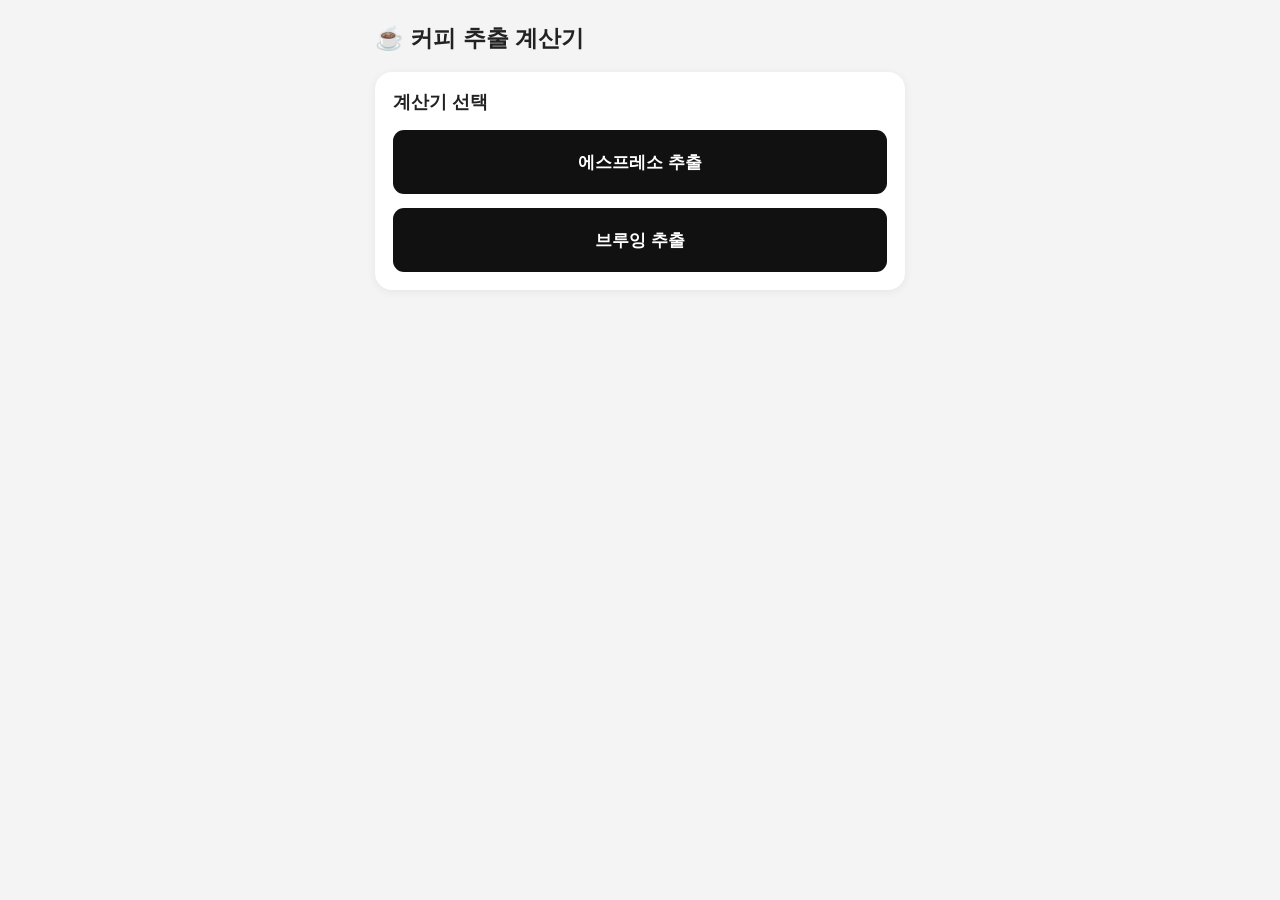
==== index.html @ 936c9bfd "Add files via upload" ====
<!doctype html><html lang="ko"><head><meta charset="utf-8"><meta name="viewport" content="width=device-width,initial-scale=1,viewport-fit=cover"><meta name="theme-color" content="#111"><link rel="stylesheet" href="styles.css"><title>커피 추출 계산기</title></head><body><main class="wrap"><h1>☕ 커피 추출 계산기</h1><section class="card"><h2>계산기 선택</h2><div class="menu"><a class="linkbtn" href="machine.html">에스프레소 추출</a><a class="linkbtn" href="brewing.html">브루잉 추출</a></div></section></main></body></html>
---- styles.css ----
*{box-sizing:border-box}
:root{font-family:-apple-system,BlinkMacSystemFont,"Apple SD Gothic Neo","Noto Sans KR",sans-serif;color:#222;background:#f4f4f4}
body{margin:0;background:#f4f4f4}.wrap{max-width:560px;margin:auto;padding:18px 15px 40px}h1{font-size:23px;margin:5px 0 18px}h2{font-size:18px;margin:0 0 14px}.card{background:#fff;border-radius:17px;padding:18px;margin-bottom:13px;box-shadow:0 2px 10px rgba(0,0,0,.06)}
.grid{display:grid;grid-template-columns:1fr 1fr;gap:11px}.field{margin-bottom:13px}label{display:block;font-size:13px;font-weight:700;margin:3px 0 7px}input,select{width:100%;height:49px;border:1px solid #d9d9d9;border-radius:11px;padding:0 12px;font-size:17px;background:#fff;outline:none}input:focus,select:focus{border-color:#777}
button,.linkbtn{display:flex;align-items:center;justify-content:center;width:100%;min-height:50px;border:0;border-radius:11px;background:#111;color:#fff;font-size:17px;font-weight:700;text-decoration:none;margin-top:2px;cursor:pointer}.linkbtn.secondary{background:#fff;color:#222;border:1px solid #ddd}.menu{display:grid;gap:12px}.menu .linkbtn{min-height:64px}.guide{margin-top:14px;padding:13px 14px;border-radius:12px;background:#f7f7f7;font-size:13px;line-height:1.65}.row{display:flex;align-items:center;justify-content:space-between;gap:10px}.badge{font-weight:750}.small{font-size:12px;color:#777;line-height:1.55;margin-top:8px}.ok{color:#147a42}.high{color:#c53b30}.low{color:#2368b2}.neutral{color:#666}
.result{display:grid;grid-template-columns:1fr 1fr;gap:11px}.resultbox{border-radius:13px;background:#f1f1f1;padding:14px}.resultbox .label{font-size:12px;color:#666}.resultbox .value{font-size:25px;font-weight:750;margin-top:5px}
.tdsbar{position:relative;height:34px;margin:13px 4px 3px}.track{position:absolute;left:0;right:0;top:14px;height:6px;border-radius:4px;background:#ddd}.range-fill{position:absolute;top:14px;height:6px;border-radius:4px;background:#bbb}.marker{position:absolute;top:0;transform:translateX(-50%);text-align:center;font-size:19px;line-height:20px}.marker span{display:block;font-size:11px;white-space:nowrap;margin-top:1px}.scale{display:flex;justify-content:space-between;font-size:11px;color:#777}.status{font-weight:700;margin-top:9px}
.output-hint{font-size:12px;color:#777;margin-top:-6px;margin-bottom:12px}.output-hint strong{color:#222}.input-alert{font-size:12px;margin-top:-5px;margin-bottom:12px;line-height:1.45}.input-alert.high{color:#c53b30}.input-alert.low{color:#2368b2}.time-guide{font-size:12px;font-weight:600;color:#666;margin-left:5px}.home{margin-bottom:12px}.chart-wrap{position:relative;width:100%;overflow:hidden;border-radius:12px;background:#fff}.chart-wrap img{display:block;width:100%;height:auto}.chart-dot{position:absolute;width:16px;height:16px;border-radius:50%;background:#111;border:3px solid #fff;box-shadow:0 1px 5px rgba(0,0,0,.45);transform:translate(-50%,-50%);display:none;z-index:2}.chart-dot::after{content:"";position:absolute;left:50%;top:100%;transform:translateX(-50%);width:0;height:0;border-left:5px solid transparent;border-right:5px solid transparent;border-top:8px solid #111}.chart-note{margin-top:10px;font-size:12px;color:#666;line-height:1.55}.formula{background:#f7f7f7;border-radius:12px;padding:13px;font-size:13px;line-height:1.7}.navback{margin-bottom:10px}.navback a{font-size:13px;color:#666;text-decoration:none}
@media(max-width:390px){.grid,.result{gap:8px}.card{padding:15px}.resultbox .value{font-size:22px}}

input.yield-low{border-color:#2368b2;color:#2368b2;background:#f5f9ff}input.yield-high{border-color:#c53b30;color:#c53b30;background:#fff6f5}
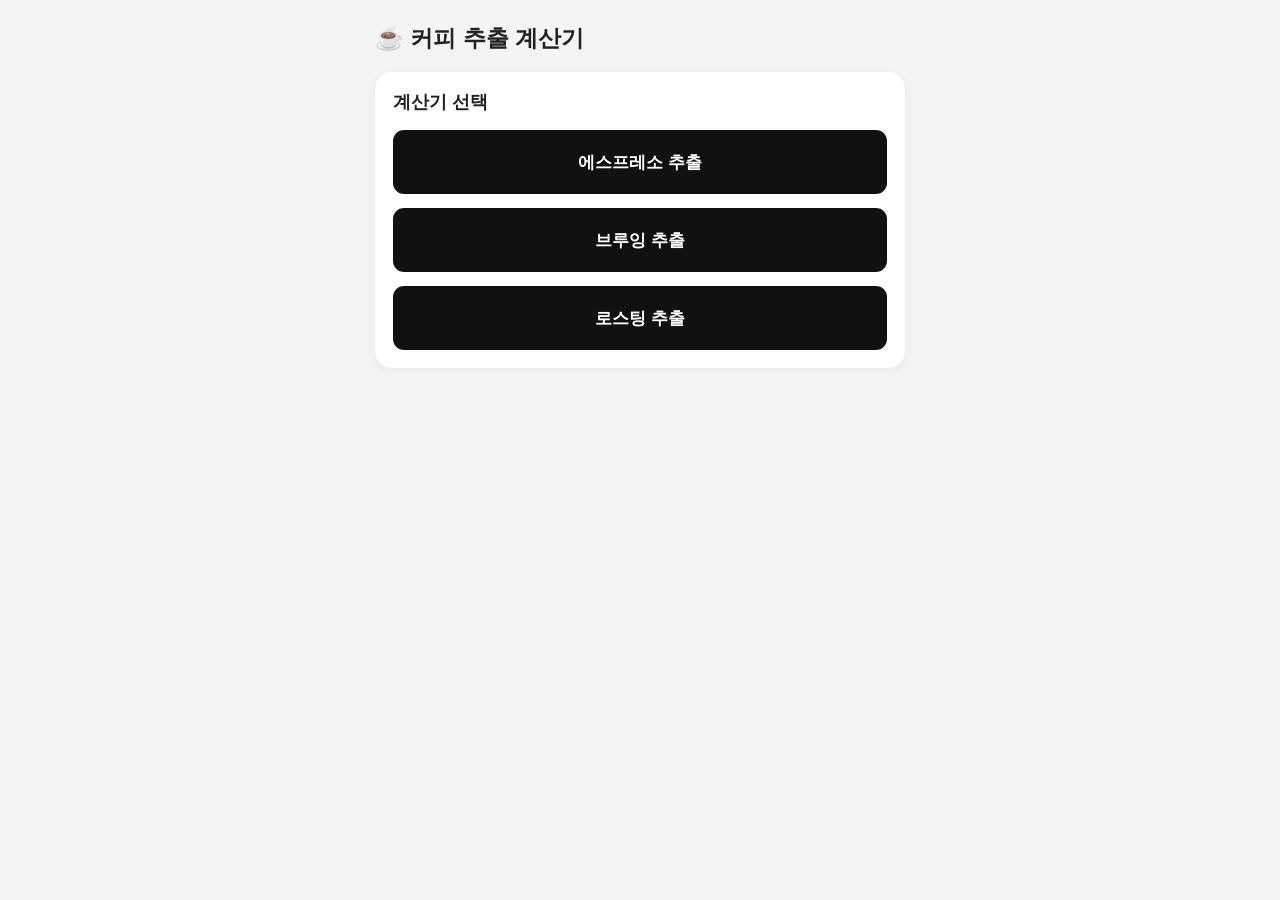
==== commit e69aef15: "Add files via upload" ====
--- a/index.html
+++ b/index.html
@@ -1 +1 @@
-<!doctype html><html lang="ko"><head><meta charset="utf-8"><meta name="viewport" content="width=device-width,initial-scale=1,viewport-fit=cover"><meta name="theme-color" content="#111"><link rel="stylesheet" href="styles.css"><title>커피 추출 계산기</title></head><body><main class="wrap"><h1>☕ 커피 추출 계산기</h1><section class="card"><h2>계산기 선택</h2><div class="menu"><a class="linkbtn" href="machine.html">에스프레소 추출</a><a class="linkbtn" href="brewing.html">브루잉 추출</a></div></section></main></body></html>
+<!doctype html><html lang="ko"><head><meta charset="utf-8"><meta name="viewport" content="width=device-width,initial-scale=1,viewport-fit=cover"><meta name="theme-color" content="#111"><link rel="stylesheet" href="styles.css"><title>커피 추출 계산기</title></head><body><main class="wrap"><h1>☕ 커피 추출 계산기</h1><section class="card"><h2>계산기 선택</h2><div class="menu"><a class="linkbtn" href="machine.html">에스프레소 추출</a><a class="linkbtn" href="brewing.html">브루잉 추출</a><a class="linkbtn" href="roasting.html">로스팅 추출</a></div></section></main></body></html>
--- a/styles.css
+++ b/styles.css
@@ -9,3 +9,41 @@
 @media(max-width:390px){.grid,.result{gap:8px}.card{padding:15px}.resultbox .value{font-size:22px}}
 
 input.yield-low{border-color:#2368b2;color:#2368b2;background:#f5f9ff}input.yield-high{border-color:#c53b30;color:#c53b30;background:#fff6f5}
+
+/* ---- 결과보기 화면 (보기 방식 전환 · 차트) ---- */
+[hidden]{display:none!important}
+.toolbar{display:flex;align-items:center;justify-content:space-between;gap:10px;margin-bottom:13px}
+.toolbar .ghost{width:auto;min-height:40px;padding:0 14px;background:#fff;color:#222;border:1px solid #ddd;font-size:14px}
+.seg{display:flex;border:1px solid #ddd;border-radius:11px;overflow:hidden;background:#fff}
+.seg button{width:auto;min-height:40px;margin:0;padding:0 12px;border-radius:0;background:#fff;color:#666;font-size:14px;font-weight:600}
+.seg button[aria-pressed="true"]{background:#111;color:#fff}
+.pages.swipe{display:flex;align-items:flex-start;gap:13px;overflow-x:auto;scroll-snap-type:x mandatory;-webkit-overflow-scrolling:touch;scrollbar-width:none}
+.pages.swipe::-webkit-scrollbar{display:none}
+.pages.swipe .page{flex:0 0 100%;min-width:0;scroll-snap-align:start}
+.pager{display:flex;align-items:center;justify-content:center;gap:14px;margin-top:4px}
+.pager button{width:44px;min-height:44px;margin:0;font-size:24px;background:#fff;color:#222;border:1px solid #ddd}
+.pager button:disabled{opacity:.35;cursor:default}
+.dots{display:flex;gap:8px}
+.dot{width:8px;height:8px;border-radius:50%;background:#ccc}
+.dot.on{background:#111}
+.chart-box{width:100%;overflow:hidden;border-radius:12px;background:#fff}
+.chart-box svg{display:block}
+@media (orientation:landscape) and (max-height:520px){.wrap-flex{max-width:900px}}
+
+/* ---- 로스팅 계산기 ---- */
+.evhead,.evrow{display:grid;grid-template-columns:96px 1fr 1fr;gap:8px;align-items:center}
+.evhead{font-size:12px;color:#777;font-weight:700;margin-bottom:6px}
+.evrow{margin-bottom:9px}.evrow label{margin:0;font-size:13px}
+.tin.bad{border-color:#c53b30;background:#fff6f5}
+.rtable .trow{display:grid;grid-template-columns:42px repeat(4,1fr);gap:6px;align-items:center;margin-bottom:6px}
+.rtable .thead{font-size:11px;color:#777;font-weight:700;text-align:center;margin-bottom:6px}
+.rtable .tmin{font-size:13px;font-weight:700;color:#444}
+.rtable input{height:40px;padding:0 4px;font-size:16px;text-align:center;border-radius:9px}
+.rowbtns{display:grid;grid-template-columns:1fr 1fr;gap:8px;margin-top:10px}
+.rowbtns button{min-height:42px;font-size:14px;background:#fff;color:#222;border:1px solid #ddd}
+.result.three{grid-template-columns:1fr 1fr 1fr;gap:8px}.result.three .resultbox{padding:12px 10px}.result.three .value{font-size:22px}
+table.data{width:100%;border-collapse:collapse;font-size:13px}
+table.data th{font-size:12px;color:#777;font-weight:700;text-align:center;padding:6px 4px;border-bottom:1px solid #ddd}
+table.data td{text-align:center;padding:8px 4px;border-bottom:1px solid #eee}
+table.data td:first-child,table.data th:first-child{text-align:left}
+.ror-up{color:#147a42}.ror-down{color:#c53b30}
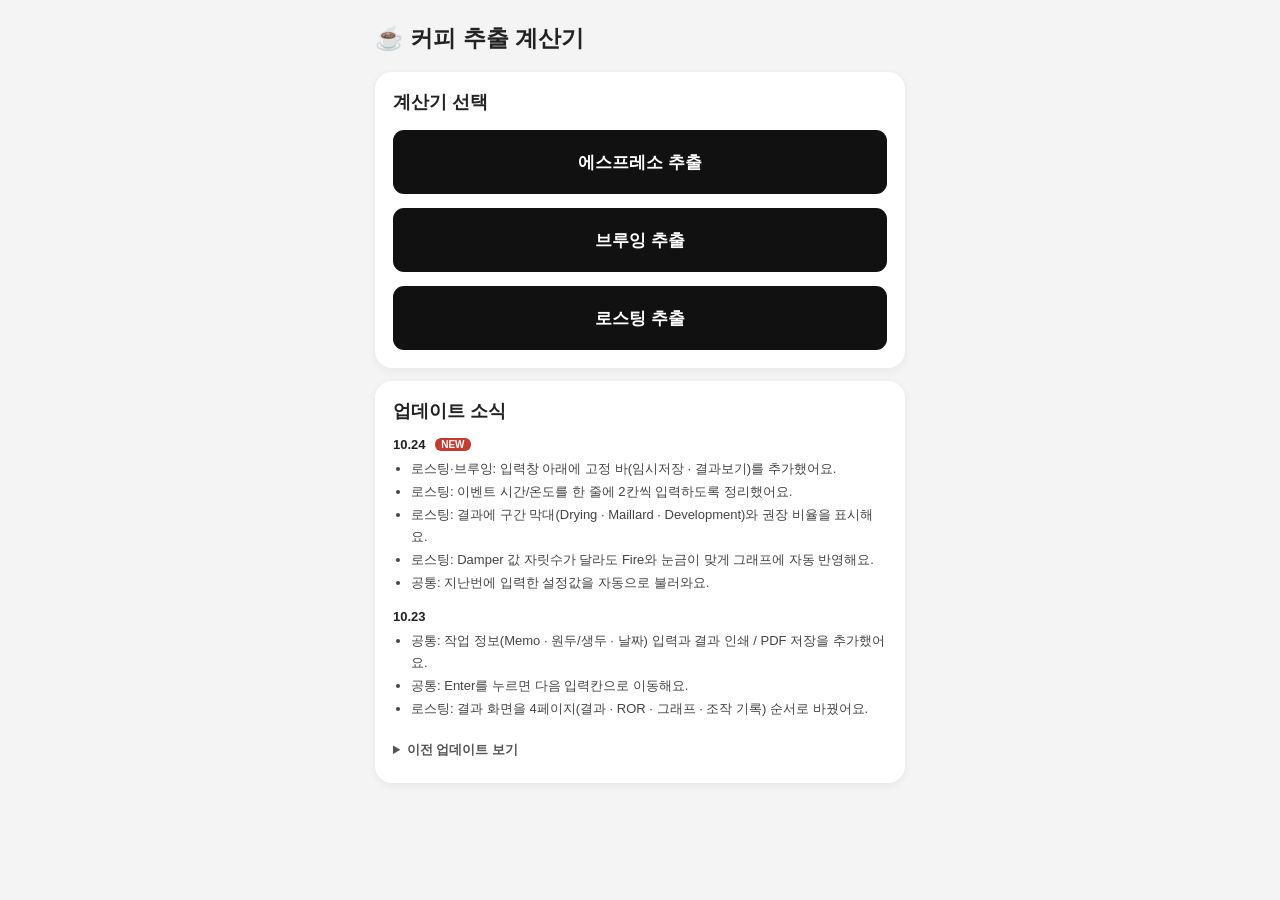
==== commit 4255ac56: "Add files via upload" ====
--- a/index.html
+++ b/index.html
@@ -1 +1,23 @@
-<!doctype html><html lang="ko"><head><meta charset="utf-8"><meta name="viewport" content="width=device-width,initial-scale=1,viewport-fit=cover"><meta name="theme-color" content="#111"><link rel="stylesheet" href="styles.css"><title>커피 추출 계산기</title></head><body><main class="wrap"><h1>☕ 커피 추출 계산기</h1><section class="card"><h2>계산기 선택</h2><div class="menu"><a class="linkbtn" href="machine.html">에스프레소 추출</a><a class="linkbtn" href="brewing.html">브루잉 추출</a><a class="linkbtn" href="roasting.html">로스팅 추출</a></div></section></main></body></html>
+<!doctype html><html lang="ko"><head><meta charset="utf-8"><meta name="viewport" content="width=device-width,initial-scale=1,viewport-fit=cover"><meta name="theme-color" content="#111"><link rel="stylesheet" href="styles.css"><title>커피 추출 계산기</title></head><body><main class="wrap"><h1>☕ 커피 추출 계산기</h1><section class="card"><h2>계산기 선택</h2><div class="menu"><a class="linkbtn" href="machine.html">에스프레소 추출</a><a class="linkbtn" href="brewing.html">브루잉 추출</a><a class="linkbtn" href="roasting.html">로스팅 추출</a></div></section>
+<section class="card news"><h2>업데이트 소식</h2>
+<div class="nd">10.24 <span class="newchip">NEW</span></div><ul>
+<li>로스팅·브루잉: 입력창 아래에 고정 바(임시저장 · 결과보기)를 추가했어요.</li>
+<li>로스팅: 이벤트 시간/온도를 한 줄에 2칸씩 입력하도록 정리했어요.</li>
+<li>로스팅: 결과에 구간 막대(Drying · Maillard · Development)와 권장 비율을 표시해요.</li>
+<li>로스팅: Damper 값 자릿수가 달라도 Fire와 눈금이 맞게 그래프에 자동 반영해요.</li>
+<li>공통: 지난번에 입력한 설정값을 자동으로 불러와요.</li></ul>
+<div class="nd">10.23</div><ul>
+<li>공통: 작업 정보(Memo · 원두/생두 · 날짜) 입력과 결과 인쇄 / PDF 저장을 추가했어요.</li>
+<li>공통: Enter를 누르면 다음 입력칸으로 이동해요.</li>
+<li>로스팅: 결과 화면을 4페이지(결과 · ROR · 그래프 · 조작 기록) 순서로 바꿨어요.</li></ul>
+<details><summary>이전 업데이트 보기</summary>
+<div class="nd">10.22</div><ul>
+<li>로스팅: 필수/선택 표시와 단위 표시를 추가했어요.</li>
+<li>로스팅: Fire/Damper 조작 기록과 하단 보조 그래프를 추가했어요.</li>
+<li>로스팅: ROR이 올라간 구간을 빨간 굵은 글씨로 표시해요.</li>
+<li>로스팅: 그래프 가로축이 입력한 시간에 맞춰져요.</li></ul>
+<div class="nd">10.21</div><ul>
+<li>로스팅 추출 계산기를 추가했어요. (ROR 표 · 그래프 · DT / DTR / 중량 손실률)</li>
+<li>브루잉: SCA 차트를 새로 그려 엑박과 점 위치 문제를 해결했어요.</li>
+<li>브루잉·로스팅: 입력 화면과 결과 화면을 나눴어요. (세로 스크롤 / 가로 넘기기)</li></ul></details>
+</section></main></body></html>
--- a/styles.css
+++ b/styles.css
@@ -31,19 +31,123 @@
 @media (orientation:landscape) and (max-height:520px){.wrap-flex{max-width:900px}}
 
 /* ---- 로스팅 계산기 ---- */
-.evhead,.evrow{display:grid;grid-template-columns:96px 1fr 1fr;gap:8px;align-items:center}
-.evhead{font-size:12px;color:#777;font-weight:700;margin-bottom:6px}
-.evrow{margin-bottom:9px}.evrow label{margin:0;font-size:13px}
-.tin.bad{border-color:#c53b30;background:#fff6f5}
-.rtable .trow{display:grid;grid-template-columns:42px repeat(4,1fr);gap:6px;align-items:center;margin-bottom:6px}
-.rtable .thead{font-size:11px;color:#777;font-weight:700;text-align:center;margin-bottom:6px}
-.rtable .tmin{font-size:13px;font-weight:700;color:#444}
+.req{color:#c53b30;font-size:.8em;vertical-align:super;margin-left:2px;font-weight:700}
+.reqnote{margin:0 2px 12px}
+.opt{font-weight:500;color:#888;font-size:12px;margin-left:6px}
+.evbox{border:1px solid #e6e6e6;border-radius:14px;padding:12px;margin-bottom:12px}
+.evtitle{font-weight:800;font-size:15px;margin-bottom:10px}
+.frow{display:grid;grid-template-columns:118px 1fr;gap:8px;align-items:center;margin-bottom:8px}
+.frow:last-child{margin-bottom:0}
+.flabel{display:flex;align-items:center;min-height:46px;padding:0 12px;border-radius:10px;background:#f1f1f1;font-size:14px;font-weight:700;color:#333}
+.frow input{height:46px}
+input.miss,input.bad{border-color:#c53b30;background:#fff6f5}
+#msg{background:#fff6f5;border:1px solid #f1c6c1;border-radius:12px;padding:12px 14px;margin:0 0 12px;font-size:13px;line-height:1.75;color:#c53b30}
+#msg b{display:block;margin-bottom:2px}
+.rtable .trow{display:grid;grid-template-columns:40px 1fr 1fr;gap:6px;align-items:end;padding-bottom:9px;margin-bottom:9px;border-bottom:1px dashed #e4e4e4}
+.rtable .trow:last-child{border-bottom:0;margin-bottom:0}
+.rtable .tmin{display:flex;align-items:center;height:40px;font-size:13px;font-weight:800;color:#444}
+.rtable .tcell{display:block;margin:0}
+.rtable .tl{display:block;font-size:11px;line-height:1.25;font-weight:700;color:#444;margin-bottom:4px}
+.rtable .tl i{display:block;font-style:normal;font-weight:500;color:#999}
 .rtable input{height:40px;padding:0 4px;font-size:16px;text-align:center;border-radius:9px}
-.rowbtns{display:grid;grid-template-columns:1fr 1fr;gap:8px;margin-top:10px}
+.rowbtns{display:grid;grid-template-columns:1fr 1fr;gap:8px;margin-top:12px}
+.rowbtns.one{grid-template-columns:1fr}
 .rowbtns button{min-height:42px;font-size:14px;background:#fff;color:#222;border:1px solid #ddd}
 .result.three{grid-template-columns:1fr 1fr 1fr;gap:8px}.result.three .resultbox{padding:12px 10px}.result.three .value{font-size:22px}
 table.data{width:100%;border-collapse:collapse;font-size:13px}
 table.data th{font-size:12px;color:#777;font-weight:700;text-align:center;padding:6px 4px;border-bottom:1px solid #ddd}
 table.data td{text-align:center;padding:8px 4px;border-bottom:1px solid #eee}
 table.data td:first-child,table.data th:first-child{text-align:left}
-.ror-up{color:#147a42}.ror-down{color:#c53b30}
+.ror-flag{color:#c53b30;font-weight:800}
+.sublabel{font-size:12px;font-weight:700;color:#777;margin:16px 0 8px}
+.phasebar{display:flex;height:66px;border-radius:12px;overflow:hidden;margin-top:2px}
+.phasebar .ps{display:flex;flex-direction:column;align-items:center;justify-content:center;min-width:0;line-height:1.3;color:#222;overflow:hidden}
+.phasebar .ps b{font-size:16px;font-weight:800}
+.phasebar .ps span{font-size:12px;font-weight:600;opacity:.75}
+.phasebar .ps.sm b{font-size:12px}.phasebar .ps.sm span{display:none}
+.s1{background:#cdeed3}.s2{background:#ffe0b0}.s3{background:#ffc7bb}
+.phaselegend{margin-top:10px}
+.lg{display:flex;align-items:center;gap:8px;font-size:13px;padding:6px 0;border-bottom:1px solid #eee}
+.lg:last-child{border-bottom:0}
+.lg .dot{width:12px;height:12px;border-radius:4px;flex:none}
+.lg .nm{flex:1;min-width:0;font-weight:700;line-height:1.3}
+.lg .nm em{display:block;font-style:normal;font-weight:500;font-size:11px;color:#888}
+.lg .vv{font-weight:700;white-space:nowrap}
+.lg .tg{color:#888;font-size:12px;white-space:nowrap;min-width:54px;text-align:right}
+.sumline{text-align:right;font-size:13px;font-weight:700;color:#444;margin-top:8px}
+.clist:empty::after{content:"아직 추가한 조작이 없어요.";display:block;font-size:12px;color:#999;margin-bottom:4px}
+.crow{display:grid;grid-template-columns:1fr 1.35fr 1fr 40px;gap:6px;align-items:end;padding-bottom:9px;margin-bottom:9px;border-bottom:1px dashed #e4e4e4}
+.crow .tcell{display:block;margin:0}
+.crow .tl{display:block;font-size:11px;line-height:1.25;font-weight:700;color:#444;margin-bottom:4px}
+.crow .tl i{display:block;font-style:normal;font-weight:500;color:#999;min-height:13px}
+.crow input,.crow select{height:40px;padding:0 6px;font-size:16px;border-radius:9px}
+.crow select{padding:0 2px 0 8px}
+.crow input{text-align:center}
+.crow .xbtn{width:40px;min-height:40px;padding:0;margin:0;background:#fff;color:#888;border:1px solid #ddd;font-size:16px;font-weight:600}
+
+/* ---- 공통 작업 정보 · 결과지 헤더 · 인쇄 ---- */
+.wk-more{margin:4px 0 12px}
+.wk-more summary{cursor:pointer;font-weight:700;font-size:14px;color:#444;padding:8px 0}
+.wk-grid{display:grid;grid-template-columns:1fr 1fr;gap:12px;margin-top:6px}
+.wk-grid .field{margin:0}
+.rhead:empty{display:none}
+.print-only{display:none}
+.rh-title{font-size:21px;font-weight:800;line-height:1.3;word-break:keep-all}
+.rh-bean{font-size:16px;font-weight:700;margin-top:5px}
+.rh-detail{font-size:13px;color:#666;margin-top:5px;line-height:1.5}
+.rh-meta{font-size:12px;color:#888;margin-top:9px}
+.actions{margin-bottom:13px}
+.btn-ghost{background:#fff;color:#222;border:1px solid #ddd}
+.actions .btn-ghost{min-height:44px;font-size:15px}
+
+.restored{display:flex;align-items:center;justify-content:space-between;gap:10px;background:#eef5ff;border:1px solid #cfe0f7;border-radius:12px;padding:10px 12px;margin-bottom:12px;font-size:13px;color:#33507a;line-height:1.45}
+.restored button{width:auto;min-height:34px;padding:0 12px;font-size:13px;white-space:nowrap;background:#fff;color:#222;border:1px solid #c9d3e2}
+/* 하단 고정 바 (임시저장 · 결과보기) */
+.has-bar{padding-bottom:calc(100px + env(safe-area-inset-bottom,0px))}
+.actionbar{position:fixed;left:0;right:0;bottom:0;z-index:50;background:rgba(255,255,255,.96);border-top:1px solid #e3e3e3;box-shadow:0 -4px 14px rgba(0,0,0,.07);padding:10px 16px calc(10px + env(safe-area-inset-bottom,0px));-webkit-backdrop-filter:blur(6px);backdrop-filter:blur(6px)}
+.ab-in{max-width:560px;margin:0 auto;display:grid;grid-template-columns:1fr 1.7fr;gap:10px}
+.actionbar button{min-height:48px;margin:0}
+.toast{position:fixed;left:50%;bottom:calc(86px + env(safe-area-inset-bottom,0px));transform:translateX(-50%);background:#111;color:#fff;padding:9px 16px;border-radius:999px;font-size:13px;font-weight:600;z-index:60;opacity:0;pointer-events:none;transition:opacity .2s;white-space:nowrap}
+.toast.on{opacity:1}
+.restored .btns{display:flex;gap:6px}
+.restored small{color:#6b84a8;font-size:12px}
+/* 이벤트 입력: 한 줄에 시간 · 온도 2칸 */
+.evrow2{display:grid;grid-template-columns:1fr 1fr;gap:10px;margin-bottom:10px;align-items:end}
+.evrow2 .field{margin:0}
+.evl{display:block;margin:0 0 5px;font-size:13px;line-height:1.3}
+.evl b{font-weight:800}
+.evl em{font-style:normal;color:#888;font-weight:500;font-size:12px;margin-left:4px}
+.evl i{display:block;font-style:normal;font-weight:500;color:#888;font-size:11px}
+/* 메인 화면 업데이트 소식 */
+.news .nd{font-weight:800;font-size:13px;margin-top:2px}
+.news ul{margin:6px 0 14px 18px;padding:0;font-size:13px;color:#444;line-height:1.75}
+.news summary{cursor:pointer;font-size:13px;font-weight:700;color:#555;padding:6px 0}
+.newchip{display:inline-block;background:#c53b30;color:#fff;border-radius:6px;padding:1px 6px;font-size:10px;margin-left:6px;vertical-align:1px}
+@media print{
+  .actionbar,.toast{display:none!important}
+  .restored{display:none!important}
+  @page{size:A4;margin:12mm}
+  *{-webkit-print-color-adjust:exact;print-color-adjust:exact}
+  html,body{background:#fff!important}
+  .wrap{max-width:none!important;padding:0!important;margin:0!important}
+  .navback,h1,.toolbar,.actions,.pager,#msg,#wkCard,#inputView,.noprint,#calcBtn,.rowbtns,.seg,.pr-hide{display:none!important}
+  .print-only{display:block!important}
+  .card{box-shadow:none!important;border:1px solid #ddd;border-radius:10px;margin:0 0 8px!important;padding:12px 14px!important;break-inside:avoid;page-break-inside:avoid}
+  .rhead{border:0;border-bottom:2px solid #111;border-radius:0;padding:0 0 10px!important;margin-bottom:12px!important}
+  .rh-title{font-size:24px}.rh-bean{font-size:17px}.rh-detail{font-size:13px}.rh-meta{font-size:12px}
+  #resultView{display:block!important}
+  .pages{display:flex!important;flex-direction:column;align-items:stretch!important;overflow:visible!important;scroll-snap-type:none!important;gap:0!important}
+  .page{display:contents!important}
+  .pr1{order:1}.pr2{order:2}.pr3{order:3}.pr4{order:4}.pr5{order:5}
+  .chart-box svg{width:100%!important;height:auto!important;max-height:100mm}
+  table.data td{padding:4px 4px!important}
+  table.data th{padding:4px!important}
+  .chart-note{margin-top:4px}
+  table.data tr{break-inside:avoid}
+  .result{gap:8px}
+  .phasebar{height:46px}
+  .phasebar .ps b{font-size:14px}
+  .lg{padding:3px 0}
+  .lg .nm em{display:inline;margin-left:6px}
+  .result.three .resultbox{padding:8px 10px}
+}
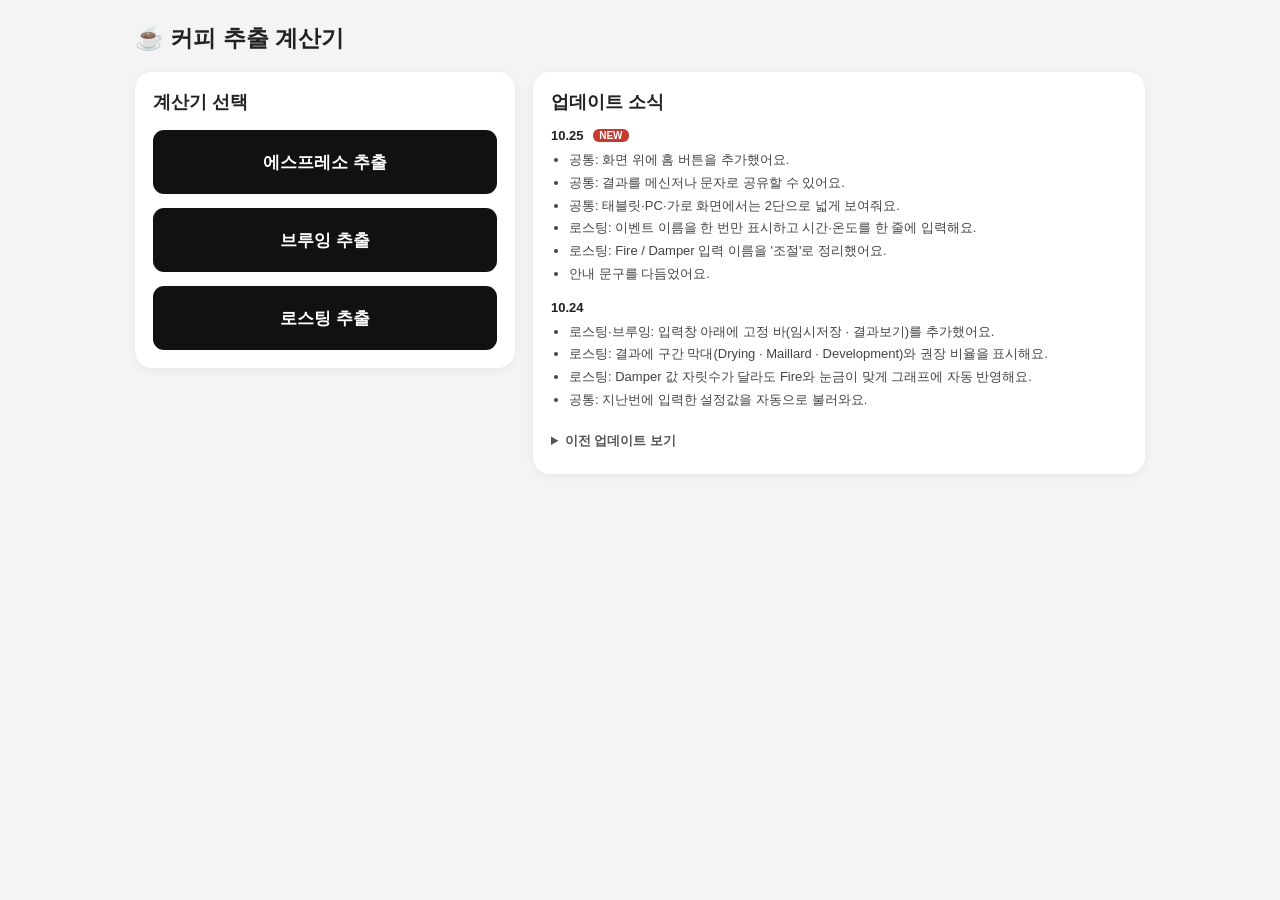
==== commit e388b420: "Add files via upload" ====
--- a/index.html
+++ b/index.html
@@ -1,19 +1,25 @@
-<!doctype html><html lang="ko"><head><meta charset="utf-8"><meta name="viewport" content="width=device-width,initial-scale=1,viewport-fit=cover"><meta name="theme-color" content="#111"><link rel="stylesheet" href="styles.css"><title>커피 추출 계산기</title></head><body><main class="wrap"><h1>☕ 커피 추출 계산기</h1><section class="card"><h2>계산기 선택</h2><div class="menu"><a class="linkbtn" href="machine.html">에스프레소 추출</a><a class="linkbtn" href="brewing.html">브루잉 추출</a><a class="linkbtn" href="roasting.html">로스팅 추출</a></div></section>
+<!doctype html><html lang="ko"><head><meta charset="utf-8"><meta name="viewport" content="width=device-width,initial-scale=1,viewport-fit=cover"><meta name="theme-color" content="#111"><link rel="stylesheet" href="styles.css"><title>커피 추출 계산기</title></head><body><main class="wrap home"><h1>☕ 커피 추출 계산기</h1><section class="card"><h2>계산기 선택</h2><div class="menu"><a class="linkbtn" href="machine.html">에스프레소 추출</a><a class="linkbtn" href="brewing.html">브루잉 추출</a><a class="linkbtn" href="roasting.html">로스팅 추출</a></div></section>
 <section class="card news"><h2>업데이트 소식</h2>
-<div class="nd">10.24 <span class="newchip">NEW</span></div><ul>
+<div class="nd">10.25 <span class="newchip">NEW</span></div><ul>
+<li>공통: 화면 위에 홈 버튼을 추가했어요.</li>
+<li>공통: 결과를 메신저나 문자로 공유할 수 있어요.</li>
+<li>공통: 태블릿·PC·가로 화면에서는 2단으로 넓게 보여줘요.</li>
+<li>로스팅: 이벤트 이름을 한 번만 표시하고 시간·온도를 한 줄에 입력해요.</li>
+<li>로스팅: Fire / Damper 입력 이름을 '조절'로 정리했어요.</li>
+<li>안내 문구를 다듬었어요.</li></ul>
+<div class="nd">10.24</div><ul>
 <li>로스팅·브루잉: 입력창 아래에 고정 바(임시저장 · 결과보기)를 추가했어요.</li>
-<li>로스팅: 이벤트 시간/온도를 한 줄에 2칸씩 입력하도록 정리했어요.</li>
 <li>로스팅: 결과에 구간 막대(Drying · Maillard · Development)와 권장 비율을 표시해요.</li>
 <li>로스팅: Damper 값 자릿수가 달라도 Fire와 눈금이 맞게 그래프에 자동 반영해요.</li>
 <li>공통: 지난번에 입력한 설정값을 자동으로 불러와요.</li></ul>
+<details><summary>이전 업데이트 보기</summary>
 <div class="nd">10.23</div><ul>
 <li>공통: 작업 정보(Memo · 원두/생두 · 날짜) 입력과 결과 인쇄 / PDF 저장을 추가했어요.</li>
 <li>공통: Enter를 누르면 다음 입력칸으로 이동해요.</li>
-<li>로스팅: 결과 화면을 4페이지(결과 · ROR · 그래프 · 조작 기록) 순서로 바꿨어요.</li></ul>
-<details><summary>이전 업데이트 보기</summary>
+<li>로스팅: 결과 화면을 4페이지(결과 · ROR · 그래프 · 조절) 순서로 바꿨어요.</li></ul>
 <div class="nd">10.22</div><ul>
 <li>로스팅: 필수/선택 표시와 단위 표시를 추가했어요.</li>
-<li>로스팅: Fire/Damper 조작 기록과 하단 보조 그래프를 추가했어요.</li>
+<li>로스팅: Fire/Damper 조절과 하단 보조 그래프를 추가했어요.</li>
 <li>로스팅: ROR이 올라간 구간을 빨간 굵은 글씨로 표시해요.</li>
 <li>로스팅: 그래프 가로축이 입력한 시간에 맞춰져요.</li></ul>
 <div class="nd">10.21</div><ul>
--- a/styles.css
+++ b/styles.css
@@ -96,7 +96,8 @@
 .rh-bean{font-size:16px;font-weight:700;margin-top:5px}
 .rh-detail{font-size:13px;color:#666;margin-top:5px;line-height:1.5}
 .rh-meta{font-size:12px;color:#888;margin-top:9px}
-.actions{margin-bottom:13px}
+.actions{display:grid;grid-template-columns:1fr 1fr;gap:10px;margin-bottom:13px}
+.card .actions{margin:0}
 .btn-ghost{background:#fff;color:#222;border:1px solid #ddd}
 .actions .btn-ghost{min-height:44px;font-size:15px}
 
@@ -114,10 +115,6 @@
 /* 이벤트 입력: 한 줄에 시간 · 온도 2칸 */
 .evrow2{display:grid;grid-template-columns:1fr 1fr;gap:10px;margin-bottom:10px;align-items:end}
 .evrow2 .field{margin:0}
-.evl{display:block;margin:0 0 5px;font-size:13px;line-height:1.3}
-.evl b{font-weight:800}
-.evl em{font-style:normal;color:#888;font-weight:500;font-size:12px;margin-left:4px}
-.evl i{display:block;font-style:normal;font-weight:500;color:#888;font-size:11px}
 /* 메인 화면 업데이트 소식 */
 .news .nd{font-weight:800;font-size:13px;margin-top:2px}
 .news ul{margin:6px 0 14px 18px;padding:0;font-size:13px;color:#444;line-height:1.75}
@@ -130,7 +127,7 @@
   *{-webkit-print-color-adjust:exact;print-color-adjust:exact}
   html,body{background:#fff!important}
   .wrap{max-width:none!important;padding:0!important;margin:0!important}
-  .navback,h1,.toolbar,.actions,.pager,#msg,#wkCard,#inputView,.noprint,#calcBtn,.rowbtns,.seg,.pr-hide{display:none!important}
+  .navback,.topbar,h1,.toolbar,.actions,.pager,#msg,#wkCard,#inputView,.noprint,#calcBtn,.rowbtns,.seg,.pr-hide{display:none!important}
   .print-only{display:block!important}
   .card{box-shadow:none!important;border:1px solid #ddd;border-radius:10px;margin:0 0 8px!important;padding:12px 14px!important;break-inside:avoid;page-break-inside:avoid}
   .rhead{border:0;border-bottom:2px solid #111;border-radius:0;padding:0 0 10px!important;margin-bottom:12px!important}
@@ -151,3 +148,29 @@
   .lg .nm em{display:inline;margin-left:6px}
   .result.three .resultbox{padding:8px 10px}
 }
+
+/* 상단 바 (홈 버튼) */
+.topbar{position:sticky;top:0;z-index:40;display:flex;align-items:center;gap:10px;margin:-18px -15px 14px;padding:calc(10px + env(safe-area-inset-top,0px)) 15px 10px;background:rgba(244,244,244,.94);-webkit-backdrop-filter:blur(8px);backdrop-filter:blur(8px);border-bottom:1px solid #e6e6e6}
+.tb-home{display:inline-flex;align-items:center;gap:4px;padding:8px 13px;border-radius:999px;background:#111;color:#fff;font-size:14px;font-weight:700;text-decoration:none;white-space:nowrap}
+.topbar h1{font-size:17px;margin:0;line-height:1.2;overflow:hidden;text-overflow:ellipsis;white-space:nowrap}
+/* 이벤트 입력: 이벤트 이름 한 번 + 시간·온도 두 칸 */
+.evitem{margin-bottom:12px}
+.evt{font-weight:800;font-size:15px;margin:0 0 6px}
+.evt em{font-style:normal;color:#888;font-weight:500;font-size:12px;margin-left:6px}
+.evitem .field{margin:0}
+.evitem label{margin:0 0 5px}
+.evitem label i{font-style:normal;font-weight:500;color:#888;font-size:12px}
+/* 넓은 화면(태블릿 · PC · 가로 모드): 2단 배치 */
+@media screen and (min-width:720px){
+  .wrap,.wrap-flex{max-width:1040px}
+  .home{display:grid;grid-template-columns:minmax(280px,380px) 1fr;gap:0 18px;align-items:start}
+  .home>h1{grid-column:1/-1}
+  .cols{display:grid;grid-template-columns:1fr 1fr;gap:0 18px;align-items:start}
+  .col{min-width:0}
+  .seg,.pager{display:none!important}
+  .pages,.pages.scroll,.pages.swipe{display:block!important;column-count:2;column-gap:18px;overflow:visible!important;scroll-snap-type:none}
+  .pages .page{display:contents}
+  .pages .card{break-inside:avoid;-webkit-column-break-inside:avoid}
+  .actions{max-width:460px}
+  .ab-in{max-width:640px;grid-template-columns:1fr 1.7fr}
+}
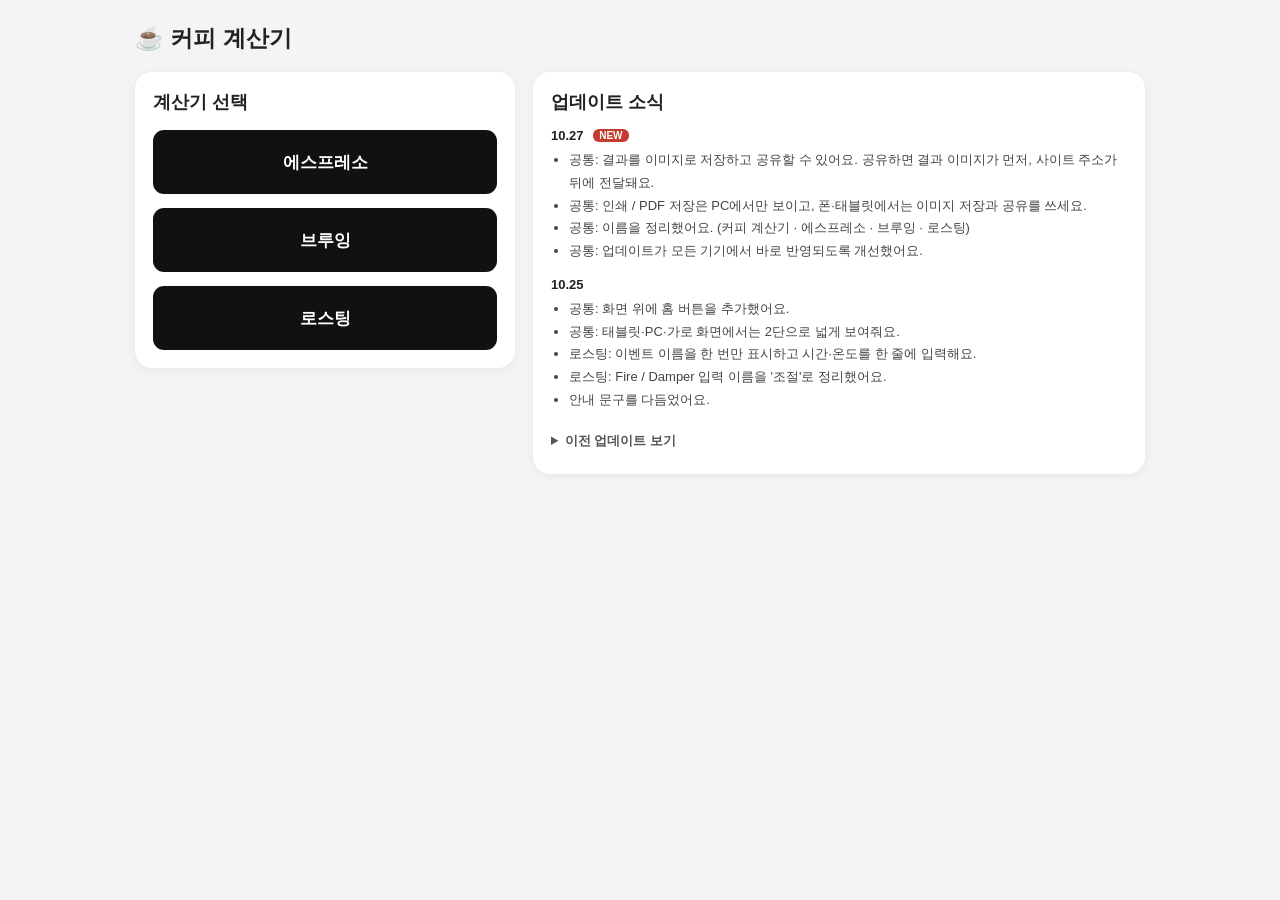
==== commit b3140cb2: "Add files via upload" ====
--- a/index.html
+++ b/index.html
@@ -1,18 +1,22 @@
-<!doctype html><html lang="ko"><head><meta charset="utf-8"><meta name="viewport" content="width=device-width,initial-scale=1,viewport-fit=cover"><meta name="theme-color" content="#111"><link rel="stylesheet" href="styles.css"><title>커피 추출 계산기</title></head><body><main class="wrap home"><h1>☕ 커피 추출 계산기</h1><section class="card"><h2>계산기 선택</h2><div class="menu"><a class="linkbtn" href="machine.html">에스프레소 추출</a><a class="linkbtn" href="brewing.html">브루잉 추출</a><a class="linkbtn" href="roasting.html">로스팅 추출</a></div></section>
+<!doctype html><html lang="ko"><head><meta charset="utf-8"><meta name="viewport" content="width=device-width,initial-scale=1,viewport-fit=cover"><meta name="theme-color" content="#111"><link rel="stylesheet" href="styles.css?v=20261027b"><title>커피 계산기</title></head><body><main class="wrap home"><h1>☕ 커피 계산기</h1><section class="card"><h2>계산기 선택</h2><div class="menu"><a class="linkbtn" href="machine.html">에스프레소</a><a class="linkbtn" href="brewing.html">브루잉</a><a class="linkbtn" href="roasting.html">로스팅</a></div></section>
 <section class="card news"><h2>업데이트 소식</h2>
-<div class="nd">10.25 <span class="newchip">NEW</span></div><ul>
+<div class="nd">10.27 <span class="newchip">NEW</span></div><ul>
+<li>공통: 결과를 이미지로 저장하고 공유할 수 있어요. 공유하면 결과 이미지가 먼저, 사이트 주소가 뒤에 전달돼요.</li>
+<li>공통: 인쇄 / PDF 저장은 PC에서만 보이고, 폰·태블릿에서는 이미지 저장과 공유를 쓰세요.</li>
+<li>공통: 이름을 정리했어요. (커피 계산기 · 에스프레소 · 브루잉 · 로스팅)</li>
+<li>공통: 업데이트가 모든 기기에서 바로 반영되도록 개선했어요.</li></ul>
+<div class="nd">10.25</div><ul>
 <li>공통: 화면 위에 홈 버튼을 추가했어요.</li>
-<li>공통: 결과를 메신저나 문자로 공유할 수 있어요.</li>
 <li>공통: 태블릿·PC·가로 화면에서는 2단으로 넓게 보여줘요.</li>
 <li>로스팅: 이벤트 이름을 한 번만 표시하고 시간·온도를 한 줄에 입력해요.</li>
 <li>로스팅: Fire / Damper 입력 이름을 '조절'로 정리했어요.</li>
 <li>안내 문구를 다듬었어요.</li></ul>
+<details><summary>이전 업데이트 보기</summary>
 <div class="nd">10.24</div><ul>
 <li>로스팅·브루잉: 입력창 아래에 고정 바(임시저장 · 결과보기)를 추가했어요.</li>
 <li>로스팅: 결과에 구간 막대(Drying · Maillard · Development)와 권장 비율을 표시해요.</li>
 <li>로스팅: Damper 값 자릿수가 달라도 Fire와 눈금이 맞게 그래프에 자동 반영해요.</li>
 <li>공통: 지난번에 입력한 설정값을 자동으로 불러와요.</li></ul>
-<details><summary>이전 업데이트 보기</summary>
 <div class="nd">10.23</div><ul>
 <li>공통: 작업 정보(Memo · 원두/생두 · 날짜) 입력과 결과 인쇄 / PDF 저장을 추가했어요.</li>
 <li>공통: Enter를 누르면 다음 입력칸으로 이동해요.</li>
@@ -23,7 +27,7 @@
 <li>로스팅: ROR이 올라간 구간을 빨간 굵은 글씨로 표시해요.</li>
 <li>로스팅: 그래프 가로축이 입력한 시간에 맞춰져요.</li></ul>
 <div class="nd">10.21</div><ul>
-<li>로스팅 추출 계산기를 추가했어요. (ROR 표 · 그래프 · DT / DTR / 중량 손실률)</li>
+<li>로스팅 계산기를 추가했어요. (ROR 표 · 그래프 · DT / DTR / 중량 손실률)</li>
 <li>브루잉: SCA 차트를 새로 그려 엑박과 점 위치 문제를 해결했어요.</li>
 <li>브루잉·로스팅: 입력 화면과 결과 화면을 나눴어요. (세로 스크롤 / 가로 넘기기)</li></ul></details>
 </section></main></body></html>
--- a/styles.css
+++ b/styles.css
@@ -96,7 +96,10 @@
 .rh-bean{font-size:16px;font-weight:700;margin-top:5px}
 .rh-detail{font-size:13px;color:#666;margin-top:5px;line-height:1.5}
 .rh-meta{font-size:12px;color:#888;margin-top:9px}
-.actions{display:grid;grid-template-columns:1fr 1fr;gap:10px;margin-bottom:13px}
+.actions{display:flex;gap:8px;margin-bottom:13px}
+.actions>button{flex:1 1 0;min-width:0}
+.actions .btn-ghost{font-size:14px;padding:0 6px;white-space:nowrap}
+@media (max-width:420px){.actions .btn-ghost{font-size:13px;padding:0 3px}}
 .card .actions{margin:0}
 .btn-ghost{background:#fff;color:#222;border:1px solid #ddd}
 .actions .btn-ghost{min-height:44px;font-size:15px}
@@ -171,6 +174,6 @@
   .pages,.pages.scroll,.pages.swipe{display:block!important;column-count:2;column-gap:18px;overflow:visible!important;scroll-snap-type:none}
   .pages .page{display:contents}
   .pages .card{break-inside:avoid;-webkit-column-break-inside:avoid}
-  .actions{max-width:460px}
+  .actions{max-width:560px}
   .ab-in{max-width:640px;grid-template-columns:1fr 1.7fr}
 }
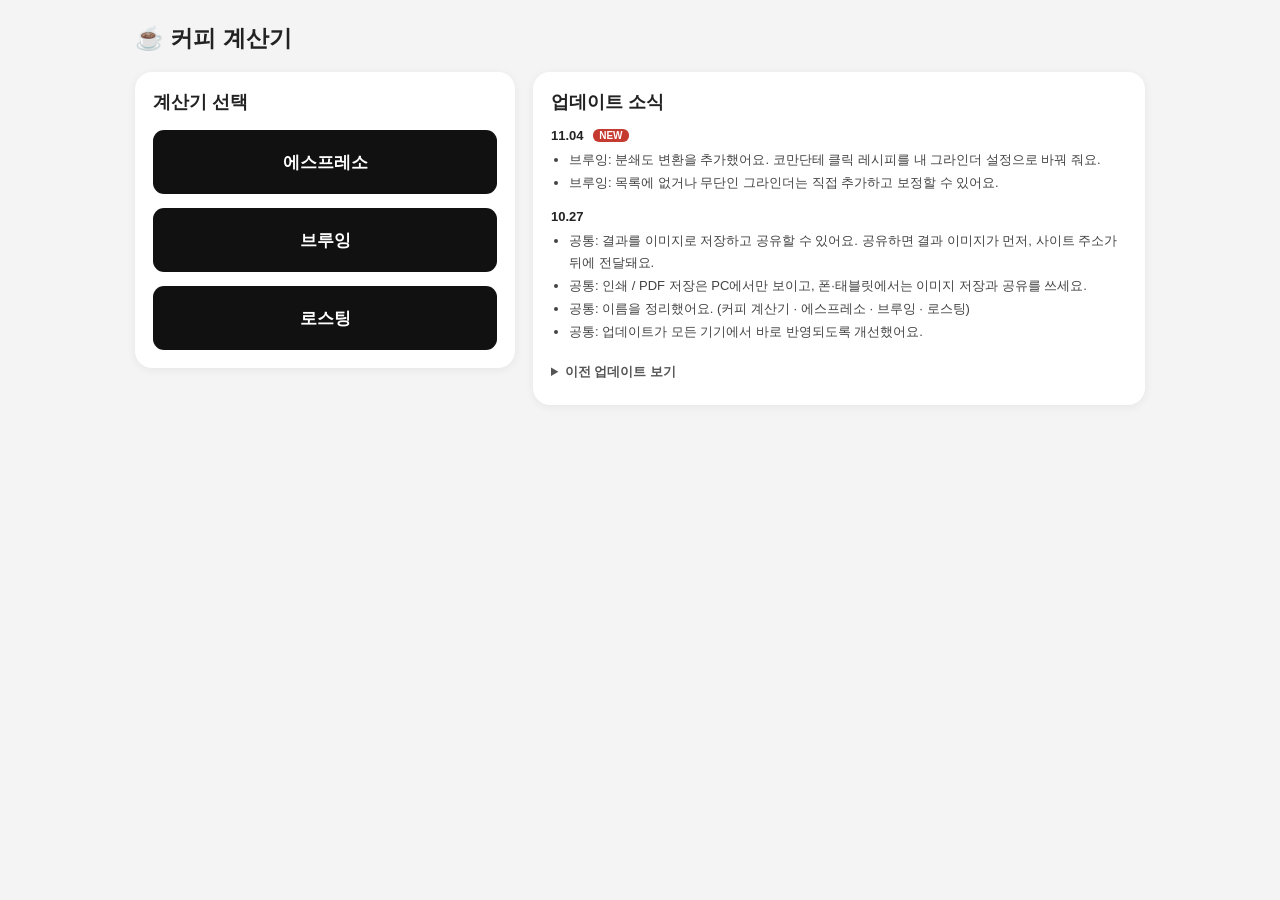
==== commit 7ae58072: "Add files via upload" ====
--- a/index.html
+++ b/index.html
@@ -1,17 +1,20 @@
-<!doctype html><html lang="ko"><head><meta charset="utf-8"><meta name="viewport" content="width=device-width,initial-scale=1,viewport-fit=cover"><meta name="theme-color" content="#111"><link rel="stylesheet" href="styles.css?v=20261027b"><title>커피 계산기</title></head><body><main class="wrap home"><h1>☕ 커피 계산기</h1><section class="card"><h2>계산기 선택</h2><div class="menu"><a class="linkbtn" href="machine.html">에스프레소</a><a class="linkbtn" href="brewing.html">브루잉</a><a class="linkbtn" href="roasting.html">로스팅</a></div></section>
+<!doctype html><html lang="ko"><head><meta charset="utf-8"><meta name="viewport" content="width=device-width,initial-scale=1,viewport-fit=cover"><meta name="theme-color" content="#111"><link rel="stylesheet" href="styles.css?v=20261104a"><title>커피 계산기</title></head><body><main class="wrap home"><h1>☕ 커피 계산기</h1><section class="card"><h2>계산기 선택</h2><div class="menu"><a class="linkbtn" href="machine.html">에스프레소</a><a class="linkbtn" href="brewing.html">브루잉</a><a class="linkbtn" href="roasting.html">로스팅</a></div></section>
 <section class="card news"><h2>업데이트 소식</h2>
-<div class="nd">10.27 <span class="newchip">NEW</span></div><ul>
+<div class="nd">11.04 <span class="newchip">NEW</span></div><ul>
+<li>브루잉: 분쇄도 변환을 추가했어요. 코만단테 클릭 레시피를 내 그라인더 설정으로 바꿔 줘요.</li>
+<li>브루잉: 목록에 없거나 무단인 그라인더는 직접 추가하고 보정할 수 있어요.</li></ul>
+<div class="nd">10.27</div><ul>
 <li>공통: 결과를 이미지로 저장하고 공유할 수 있어요. 공유하면 결과 이미지가 먼저, 사이트 주소가 뒤에 전달돼요.</li>
 <li>공통: 인쇄 / PDF 저장은 PC에서만 보이고, 폰·태블릿에서는 이미지 저장과 공유를 쓰세요.</li>
 <li>공통: 이름을 정리했어요. (커피 계산기 · 에스프레소 · 브루잉 · 로스팅)</li>
 <li>공통: 업데이트가 모든 기기에서 바로 반영되도록 개선했어요.</li></ul>
+<details><summary>이전 업데이트 보기</summary>
 <div class="nd">10.25</div><ul>
 <li>공통: 화면 위에 홈 버튼을 추가했어요.</li>
 <li>공통: 태블릿·PC·가로 화면에서는 2단으로 넓게 보여줘요.</li>
 <li>로스팅: 이벤트 이름을 한 번만 표시하고 시간·온도를 한 줄에 입력해요.</li>
 <li>로스팅: Fire / Damper 입력 이름을 '조절'로 정리했어요.</li>
 <li>안내 문구를 다듬었어요.</li></ul>
-<details><summary>이전 업데이트 보기</summary>
 <div class="nd">10.24</div><ul>
 <li>로스팅·브루잉: 입력창 아래에 고정 바(임시저장 · 결과보기)를 추가했어요.</li>
 <li>로스팅: 결과에 구간 막대(Drying · Maillard · Development)와 권장 비율을 표시해요.</li>
--- a/styles.css
+++ b/styles.css
@@ -177,3 +177,20 @@
   .actions{max-width:560px}
   .ab-in{max-width:640px;grid-template-columns:1fr 1.7fr}
 }
+
+/* 분쇄도 변환 */
+.gout{background:#f6f6f6;border-radius:14px;padding:14px 16px;margin:2px 0 12px;min-height:20px}
+.ghint{font-size:13px;color:#777;line-height:1.5}
+.gmain{font-size:22px;font-weight:600;color:#333}
+.gmain b{font-size:34px;font-weight:800;color:#111}
+.grange{font-size:14px;font-weight:700;color:#444;margin-top:2px}
+.gsub{font-size:12px;color:#777;margin-top:6px;line-height:1.5}
+.gnotes{margin:8px 0 0 16px;padding:0;font-size:12px;color:#8a5a00;line-height:1.6}
+.gbtns{display:flex;gap:8px;margin-bottom:10px}
+.gbtns button{flex:1 1 0;min-width:0;min-height:44px;font-size:14px}
+.gbtns #gDel{flex:0 0 76px;color:#c53b30}
+.gform{margin:2px 0 12px}
+.gform summary{cursor:pointer;font-weight:700;font-size:14px;color:#444;padding:8px 0}
+.calrow{display:grid;grid-template-columns:76px 1fr auto 1fr;gap:6px;align-items:center;margin-bottom:8px;font-size:12px;color:#666}
+.calrow input{height:42px;padding:0 6px;font-size:16px;text-align:center}
+.calrow .ar{white-space:nowrap}
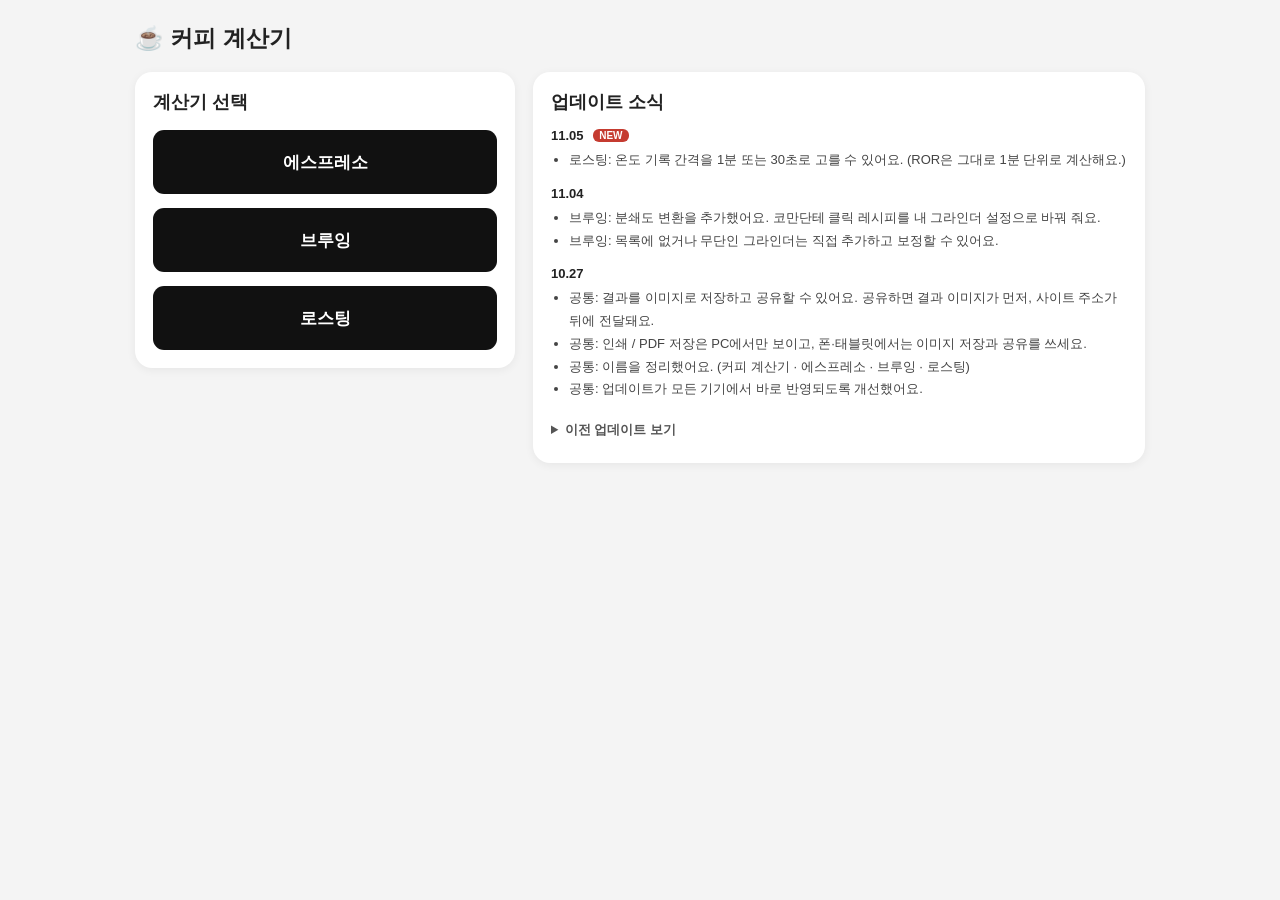
==== commit f5a6c2cc: "Add files via upload" ====
--- a/index.html
+++ b/index.html
@@ -1,6 +1,8 @@
-<!doctype html><html lang="ko"><head><meta charset="utf-8"><meta name="viewport" content="width=device-width,initial-scale=1,viewport-fit=cover"><meta name="theme-color" content="#111"><link rel="stylesheet" href="styles.css?v=20261104a"><title>커피 계산기</title></head><body><main class="wrap home"><h1>☕ 커피 계산기</h1><section class="card"><h2>계산기 선택</h2><div class="menu"><a class="linkbtn" href="machine.html">에스프레소</a><a class="linkbtn" href="brewing.html">브루잉</a><a class="linkbtn" href="roasting.html">로스팅</a></div></section>
+<!doctype html><html lang="ko"><head><meta charset="utf-8"><meta name="viewport" content="width=device-width,initial-scale=1,viewport-fit=cover"><meta name="theme-color" content="#111"><link rel="stylesheet" href="styles.css?v=20261105a"><title>커피 계산기</title></head><body><main class="wrap home"><h1>☕ 커피 계산기</h1><section class="card"><h2>계산기 선택</h2><div class="menu"><a class="linkbtn" href="machine.html">에스프레소</a><a class="linkbtn" href="brewing.html">브루잉</a><a class="linkbtn" href="roasting.html">로스팅</a></div></section>
 <section class="card news"><h2>업데이트 소식</h2>
-<div class="nd">11.04 <span class="newchip">NEW</span></div><ul>
+<div class="nd">11.05 <span class="newchip">NEW</span></div><ul>
+<li>로스팅: 온도 기록 간격을 1분 또는 30초로 고를 수 있어요. (ROR은 그대로 1분 단위로 계산해요.)</li></ul>
+<div class="nd">11.04</div><ul>
 <li>브루잉: 분쇄도 변환을 추가했어요. 코만단테 클릭 레시피를 내 그라인더 설정으로 바꿔 줘요.</li>
 <li>브루잉: 목록에 없거나 무단인 그라인더는 직접 추가하고 보정할 수 있어요.</li></ul>
 <div class="nd">10.27</div><ul>
--- a/styles.css
+++ b/styles.css
@@ -194,3 +194,10 @@
 .calrow{display:grid;grid-template-columns:76px 1fr auto 1fr;gap:6px;align-items:center;margin-bottom:8px;font-size:12px;color:#666}
 .calrow input{height:42px;padding:0 6px;font-size:16px;text-align:center}
 .calrow .ar{white-space:nowrap}
+
+/* 온도 기록 간격 선택 (1분 / 30초) */
+.stepbar{display:flex;align-items:center;justify-content:space-between;gap:10px;margin:-2px 0 12px}
+.stepbar>span{font-size:13px;font-weight:700;color:#444}
+.stepseg{display:flex;border:1px solid #ddd;border-radius:11px;overflow:hidden;background:#fff}
+.stepseg button{width:auto;min-height:38px;margin:0;padding:0 18px;border-radius:0;background:#fff;color:#666;font-size:14px;font-weight:700}
+.stepseg button[aria-pressed="true"]{background:#111;color:#fff}
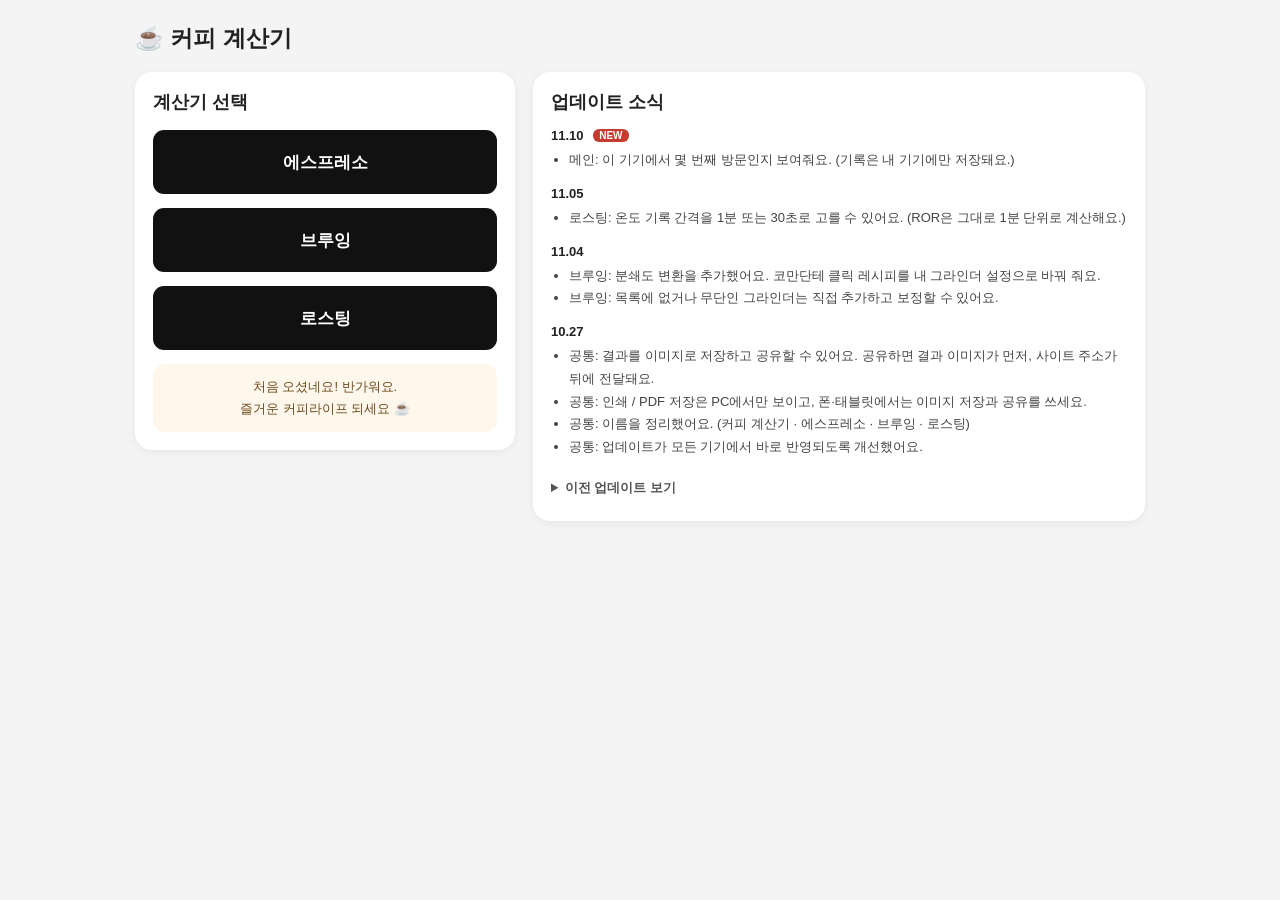
==== commit cc7822cd: "Add files via upload" ====
--- a/index.html
+++ b/index.html
@@ -1,6 +1,8 @@
-<!doctype html><html lang="ko"><head><meta charset="utf-8"><meta name="viewport" content="width=device-width,initial-scale=1,viewport-fit=cover"><meta name="theme-color" content="#111"><link rel="stylesheet" href="styles.css?v=20261105a"><title>커피 계산기</title></head><body><main class="wrap home"><h1>☕ 커피 계산기</h1><section class="card"><h2>계산기 선택</h2><div class="menu"><a class="linkbtn" href="machine.html">에스프레소</a><a class="linkbtn" href="brewing.html">브루잉</a><a class="linkbtn" href="roasting.html">로스팅</a></div></section>
+<!doctype html><html lang="ko"><head><meta charset="utf-8"><meta name="viewport" content="width=device-width,initial-scale=1,viewport-fit=cover"><meta name="theme-color" content="#111"><link rel="stylesheet" href="styles.css?v=20261110a"><title>커피 계산기</title></head><body><main class="wrap home"><h1>☕ 커피 계산기</h1><section class="card"><h2>계산기 선택</h2><div class="menu"><a class="linkbtn" href="machine.html">에스프레소</a><a class="linkbtn" href="brewing.html">브루잉</a><a class="linkbtn" href="roasting.html">로스팅</a></div><div id="visitMsg" class="visit" hidden></div></section>
 <section class="card news"><h2>업데이트 소식</h2>
-<div class="nd">11.05 <span class="newchip">NEW</span></div><ul>
+<div class="nd">11.10 <span class="newchip">NEW</span></div><ul>
+<li>메인: 이 기기에서 몇 번째 방문인지 보여줘요. (기록은 내 기기에만 저장돼요.)</li></ul>
+<div class="nd">11.05</div><ul>
 <li>로스팅: 온도 기록 간격을 1분 또는 30초로 고를 수 있어요. (ROR은 그대로 1분 단위로 계산해요.)</li></ul>
 <div class="nd">11.04</div><ul>
 <li>브루잉: 분쇄도 변환을 추가했어요. 코만단테 클릭 레시피를 내 그라인더 설정으로 바꿔 줘요.</li>
@@ -35,4 +37,4 @@
 <li>로스팅 계산기를 추가했어요. (ROR 표 · 그래프 · DT / DTR / 중량 손실률)</li>
 <li>브루잉: SCA 차트를 새로 그려 엑박과 점 위치 문제를 해결했어요.</li>
 <li>브루잉·로스팅: 입력 화면과 결과 화면을 나눴어요. (세로 스크롤 / 가로 넘기기)</li></ul></details>
-</section></main></body></html>
+</section><script src="visit.js?v=20261110a"></script></main></body></html>
--- a/styles.css
+++ b/styles.css
@@ -201,3 +201,7 @@
 .stepseg{display:flex;border:1px solid #ddd;border-radius:11px;overflow:hidden;background:#fff}
 .stepseg button{width:auto;min-height:38px;margin:0;padding:0 18px;border-radius:0;background:#fff;color:#666;font-size:14px;font-weight:700}
 .stepseg button[aria-pressed="true"]{background:#111;color:#fff}
+
+/* 메인: 방문 횟수 */
+.visit{margin-top:14px;padding:12px 14px;background:#fff7ec;border-radius:12px;font-size:13px;line-height:1.7;color:#6b4a1d;text-align:center}
+.visit b{font-size:17px;color:#c0540a}
